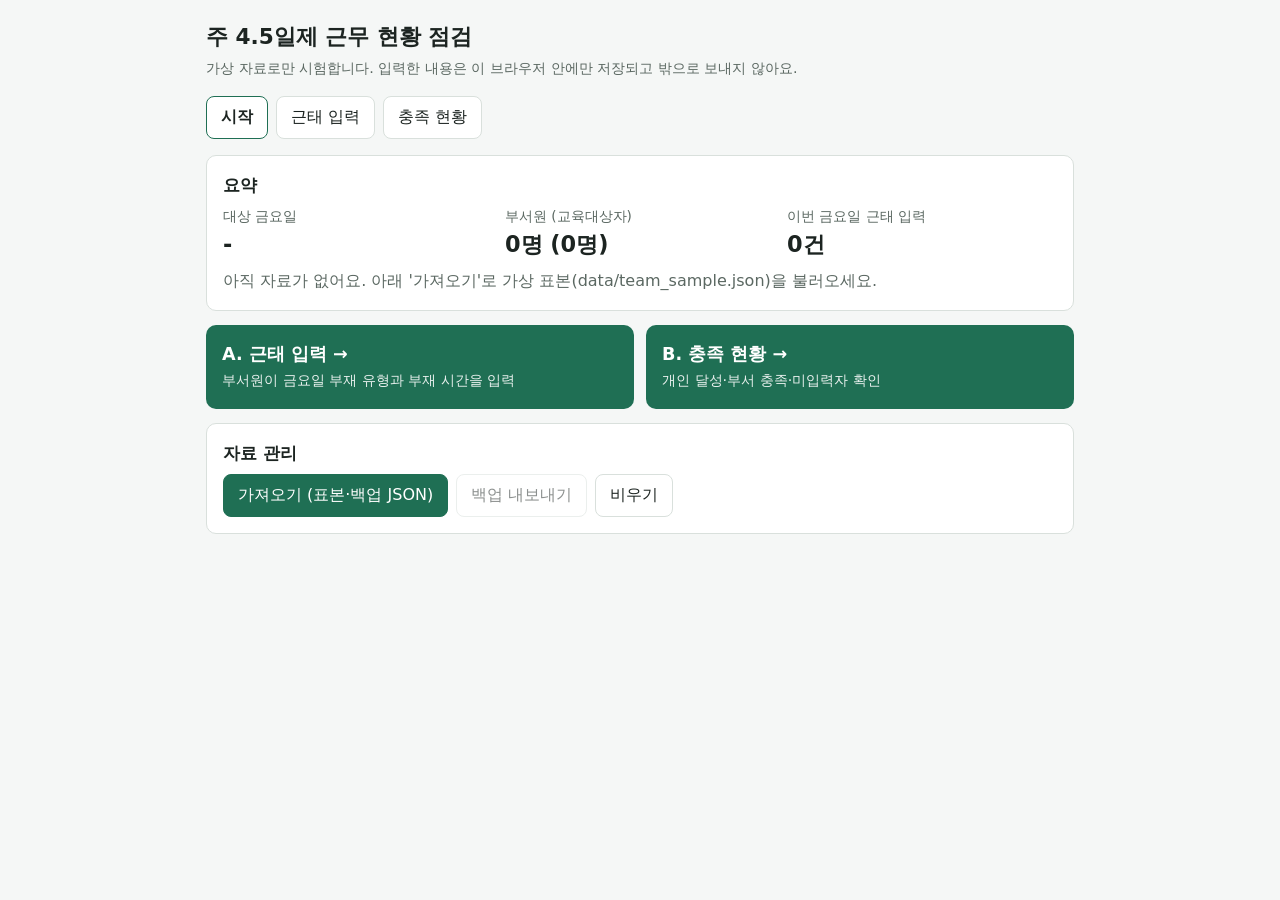
==== tools/index.html @ 5b6b7bab "[팀-통합] 시작 페이지 요약·A/B 바로가기·가져오기·백업·비우기 Co-Authored-By: Claude Opus 5.5 <noreply@anthropic.com> Claude" ====
<!doctype html>
<html lang="ko">
<head>
<meta charset="utf-8">
<meta name="viewport" content="width=device-width, initial-scale=1">
<title>주 4.5일제 근무 현황 점검</title>
<link rel="stylesheet" href="assets/style.css">
<style>
  .summary { display: grid; grid-template-columns: repeat(3, 1fr); gap: 12px; }
  @media (max-width: 640px) { .summary { grid-template-columns: 1fr; } }
  .summary .label { color: var(--muted); font-size: .85rem; }
  .summary .value { font-size: 1.4rem; font-weight: 700; font-variant-numeric: tabular-nums; }
  .go { display: grid; grid-template-columns: 1fr 1fr; gap: 12px; margin-bottom: 14px; }
  @media (max-width: 640px) { .go { grid-template-columns: 1fr; } }
  .go a {
    display: block; padding: 16px; border-radius: 10px; text-decoration: none;
    background: var(--accent); color: var(--accent-text);
  }
  .go a strong { display: block; font-size: 1.1rem; }
  .go a span { font-size: .9rem; opacity: .9; }
  .empty { color: var(--muted); margin: 8px 0 0; }
</style>
</head>
<body>
<div class="wrap">
  <h1>주 4.5일제 근무 현황 점검</h1>
  <p class="sub">가상 자료로만 시험합니다. 입력한 내용은 이 브라우저 안에만 저장되고 밖으로 보내지 않아요.</p>

  <nav class="menu" aria-label="메뉴">
    <a href="index.html" aria-current="page">시작</a>
    <a href="pages/IN.html">근태 입력</a>
    <a href="pages/board.html">충족 현황</a>
  </nav>

  <div class="card">
    <h2>요약</h2>
    <div class="summary">
      <div><div class="label">대상 금요일</div><div class="value" id="sumFriday">-</div></div>
      <div><div class="label">부서원 (교육대상자)</div><div class="value" id="sumMembers">0명</div></div>
      <div><div class="label">이번 금요일 근태 입력</div><div class="value" id="sumAttendance">0건</div></div>
    </div>
    <p class="empty" id="sumEmpty">아직 자료가 없어요. 아래 '가져오기'로 가상 표본(data/team_sample.json)을 불러오세요.</p>
  </div>

  <div class="go">
    <a href="pages/IN.html"><strong>A. 근태 입력 →</strong><span>부서원이 금요일 부재 유형과 부재 시간을 입력</span></a>
    <a href="pages/board.html"><strong>B. 충족 현황 →</strong><span>개인 달성·부서 충족·미입력자 확인</span></a>
  </div>

  <div class="card">
    <h2>자료 관리</h2>
    <div class="row">
      <button type="button" class="primary" id="importBtn">가져오기 (표본·백업 JSON)</button>
      <input type="file" id="importFile" accept=".json,application/json" hidden>
      <button type="button" id="exportBtn">백업 내보내기</button>
      <button type="button" id="clearBtn">비우기</button>
    </div>
    <div class="msg" id="manageMsg" role="status" aria-live="polite" hidden></div>
  </div>
</div>
<script src="assets/common.js"></script>
<script>
(function () {
  'use strict';
  function $(id) { return document.getElementById(id); }

  function showMsg(text, kind) {
    var el = $('manageMsg');
    el.textContent = text;
    el.className = 'msg ' + kind;
    el.hidden = false;
  }

  function renderSummary() {
    var d = loadData();
    var trainees = d.members.filter(function (m) { return m && m.trainee === true; }).length;
    var thisFriday = d.attendance.filter(function (a) { return a && a.date === d.targetFriday; }).length;
    $('sumFriday').textContent = d.targetFriday || '-';
    $('sumMembers').textContent = d.members.length + '명 (' + trainees + '명)';
    $('sumAttendance').textContent = thisFriday + '건';
    $('sumEmpty').hidden = d.members.length > 0;
    $('exportBtn').disabled = d.members.length === 0 && d.attendance.length === 0;
  }

  $('importBtn').addEventListener('click', function () { $('importFile').click(); });
  $('importFile').addEventListener('change', function (e) {
    var file = e.target.files && e.target.files[0];
    e.target.value = '';
    if (!file) { return; }
    importJson(file).then(function (r) {
      showMsg(r.message, r.ok ? 'ok' : 'error');
      renderSummary();
    });
  });
  $('exportBtn').addEventListener('click', function () {
    exportJson();
    showMsg('백업 파일(team2g_backup.json)을 내려받았어요.', 'ok');
  });
  $('clearBtn').addEventListener('click', function () {
    if (!window.confirm('저장된 자료를 모두 지울까요? 필요하면 먼저 백업을 내보내세요.')) { return; }
    clearData();
    showMsg('비웠어요. 가져오기로 표본을 다시 불러올 수 있어요.', 'ok');
    renderSummary();
  });

  renderSummary();
})();
</script>
</body>
</html>
---- tools/assets/style.css ----
/* 공통 디자인 — ① 통합·화면만 고친다. 페이지에만 쓰는 스타일은 그 페이지 html의 <style>에 둔다. */
:root {
  --bg: #f5f7f6;
  --card: #ffffff;
  --text: #1c2421;
  --muted: #5b6862;
  --line: #d9e0dc;
  --accent: #1f6f54;
  --accent-text: #ffffff;
  --ok: #1a7f4b;
  --ok-bg: #e2f3ea;
  --bad: #b3261e;
  --bad-bg: #fbe9e7;
  --warn: #8a5a00;
  --warn-bg: #fff3d6;
}
@media (prefers-color-scheme: dark) {
  :root {
    --bg: #131816;
    --card: #1b2220;
    --text: #e6ece9;
    --muted: #9aa8a1;
    --line: #2f3a36;
    --accent: #6fcfa6;
    --accent-text: #0d1512;
    --ok: #6fd49b;
    --ok-bg: #1b3326;
    --bad: #ff9a92;
    --bad-bg: #3a1f1d;
    --warn: #f2c46b;
    --warn-bg: #3a2e14;
  }
}
* { box-sizing: border-box; }
body {
  margin: 0;
  background: var(--bg);
  color: var(--text);
  font: 16px/1.55 system-ui, "Malgun Gothic", "Apple SD Gothic Neo", "Noto Sans KR", sans-serif;
}
.wrap { max-width: 900px; margin: 0 auto; padding: 20px 16px 48px; }
h1 { font-size: 1.35rem; margin: 0 0 4px; }
h2 { font-size: 1.05rem; margin: 0 0 8px; }
.sub { color: var(--muted); font-size: .9rem; margin: 0 0 16px; }
a { color: var(--accent); }
nav.menu { display: flex; flex-wrap: wrap; gap: 8px; margin-bottom: 16px; }
nav.menu a {
  display: inline-block; padding: 8px 14px; border: 1px solid var(--line); border-radius: 8px;
  background: var(--card); color: var(--text); text-decoration: none;
}
nav.menu a[aria-current="page"] { border-color: var(--accent); font-weight: 600; }
.card { background: var(--card); border: 1px solid var(--line); border-radius: 10px; padding: 16px; margin-bottom: 14px; }
.row { display: flex; flex-wrap: wrap; gap: 8px; align-items: center; }
button, .btn {
  font: inherit; border: 1px solid var(--line); background: var(--card); color: var(--text);
  border-radius: 8px; padding: 8px 14px; cursor: pointer;
}
button.primary { background: var(--accent); border-color: var(--accent); color: var(--accent-text); }
button:disabled { opacity: .5; cursor: not-allowed; }
input, select {
  font: inherit; color: var(--text); background: var(--bg); border: 1px solid var(--line);
  border-radius: 8px; padding: 7px 10px;
}
table { width: 100%; border-collapse: collapse; font-variant-numeric: tabular-nums; }
th, td { text-align: left; padding: 6px 8px; border-bottom: 1px solid var(--line); }
.table-wrap { overflow-x: auto; }
.msg { padding: 8px 12px; border-radius: 8px; margin-top: 10px; }
.msg.ok { background: var(--ok-bg); color: var(--ok); }
.msg.error { background: var(--bad-bg); color: var(--bad); }
.msg.warn { background: var(--warn-bg); color: var(--warn); }
.badge { display: inline-block; border-radius: 999px; padding: 1px 10px; font-weight: 600; font-size: .9rem; }
.badge.ok { background: var(--ok-bg); color: var(--ok); }
.badge.bad { background: var(--bad-bg); color: var(--bad); }
.badge.warn { background: var(--warn-bg); color: var(--warn); }
.confirm { color: var(--muted); font-size: .85rem; }
[hidden] { display: none !important; }
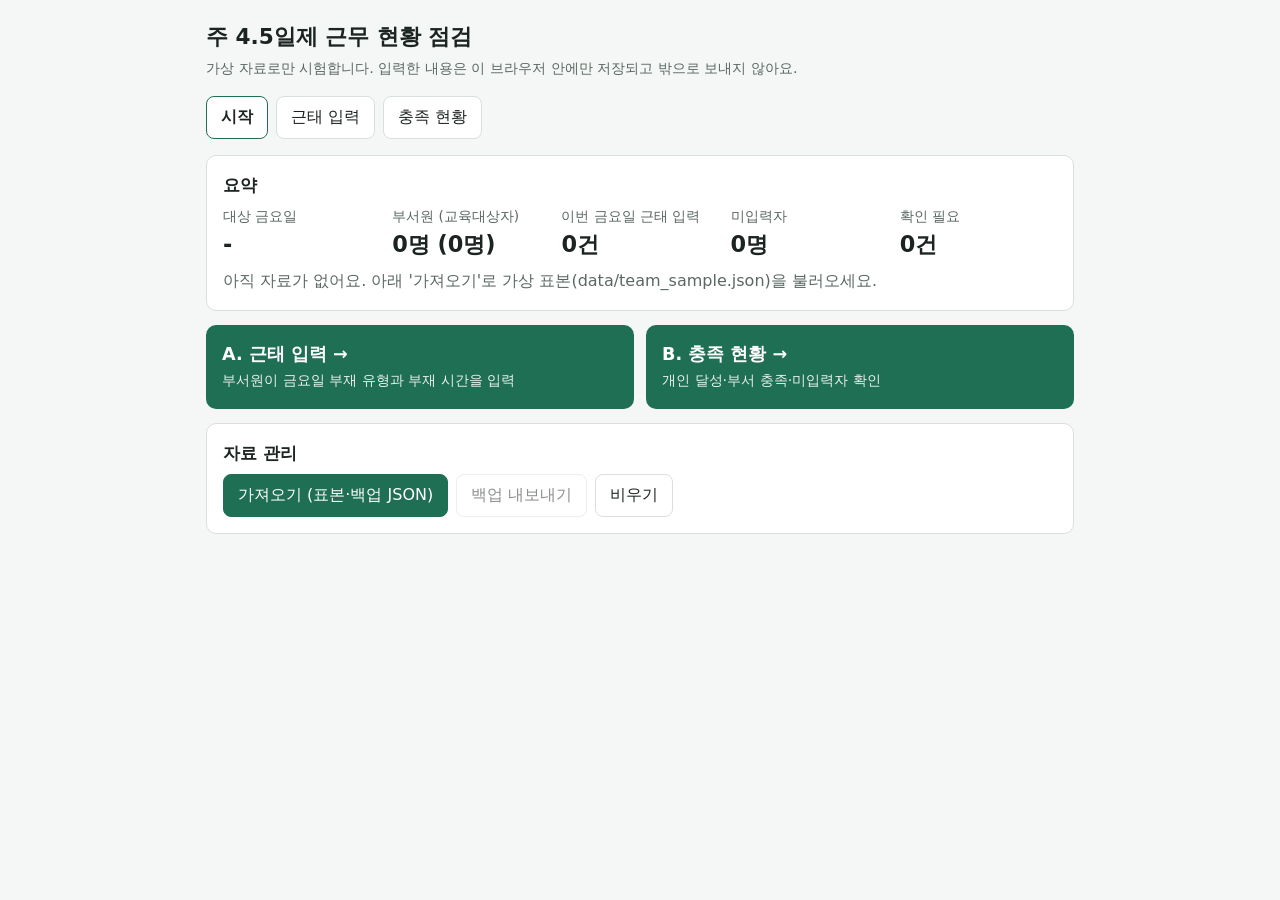
==== commit 8ab374df: "[팀-통합] 통합 Co-Authored-By: Claude Opus 5.5 <noreply@anthropic.com> Claude-Session: https://claude.ai/" ====
--- a/tools/index.html
+++ b/tools/index.html
@@ -6,8 +6,7 @@
 <title>주 4.5일제 근무 현황 점검</title>
 <link rel="stylesheet" href="assets/style.css">
 <style>
-  .summary { display: grid; grid-template-columns: repeat(3, 1fr); gap: 12px; }
-  @media (max-width: 640px) { .summary { grid-template-columns: 1fr; } }
+  .summary { display: grid; grid-template-columns: repeat(auto-fit, minmax(150px, 1fr)); gap: 12px; }
   .summary .label { color: var(--muted); font-size: .85rem; }
   .summary .value { font-size: 1.4rem; font-weight: 700; font-variant-numeric: tabular-nums; }
   .go { display: grid; grid-template-columns: 1fr 1fr; gap: 12px; margin-bottom: 14px; }
@@ -38,6 +37,8 @@
       <div><div class="label">대상 금요일</div><div class="value" id="sumFriday">-</div></div>
       <div><div class="label">부서원 (교육대상자)</div><div class="value" id="sumMembers">0명</div></div>
       <div><div class="label">이번 금요일 근태 입력</div><div class="value" id="sumAttendance">0건</div></div>
+      <div><div class="label">미입력자</div><div class="value" id="sumMissing">0명</div></div>
+      <div><div class="label">확인 필요</div><div class="value" id="sumFlags">0건</div></div>
     </div>
     <p class="empty" id="sumEmpty">아직 자료가 없어요. 아래 '가져오기'로 가상 표본(data/team_sample.json)을 불러오세요.</p>
   </div>
@@ -71,6 +72,32 @@
     el.hidden = false;
   }
 
+  /* 미입력자·확인 필요 수 — 충족 현황 페이지(board.js)와 같은 기준으로 센다 */
+  function countChecks(d) {
+    var types = ['없음', '휴가', '출장'];
+    var seen = Object.create(null), list = [];
+    d.members.forEach(function (m) {
+      if (m && typeof m.id === 'string' && m.id !== '' && !seen[m.id]) { seen[m.id] = true; list.push(m); }
+    });
+    var byId = Object.create(null), flags = 0, missing = 0;
+    d.attendance.forEach(function (a) {
+      if (!a || a.date !== d.targetFriday) { return; }
+      if (!seen[a.id]) { flags += 1; return; }            /* 명단에 없는 사번 */
+      (byId[a.id] = byId[a.id] || []).push(a);
+    });
+    list.forEach(function (m) {
+      if (m.trainee === true) { return; }                 /* 교육대상자는 평가 제외 */
+      var recs = byId[m.id] || [];
+      if (recs.length > 1) { flags += 1; return; }         /* 중복 입력 */
+      if (recs.length === 0) { missing += 1; return; }     /* 미입력 */
+      var r = recs[0];
+      var ok = types.indexOf(r.absentType) >= 0 && typeof r.absentHours === 'number' &&
+        isFinite(r.absentHours) && r.absentHours >= 0 && r.absentHours <= 8;
+      if (!ok) { flags += 1; }                             /* 값 오류 */
+    });
+    return { missing: missing, flags: flags };
+  }
+
   function renderSummary() {
     var d = loadData();
     var trainees = d.members.filter(function (m) { return m && m.trainee === true; }).length;
@@ -78,6 +105,9 @@
     $('sumFriday').textContent = d.targetFriday || '-';
     $('sumMembers').textContent = d.members.length + '명 (' + trainees + '명)';
     $('sumAttendance').textContent = thisFriday + '건';
+    var c = countChecks(d);
+    $('sumMissing').textContent = c.missing + '명';
+    $('sumFlags').textContent = c.flags + '건';
     $('sumEmpty').hidden = d.members.length > 0;
     $('exportBtn').disabled = d.members.length === 0 && d.attendance.length === 0;
   }
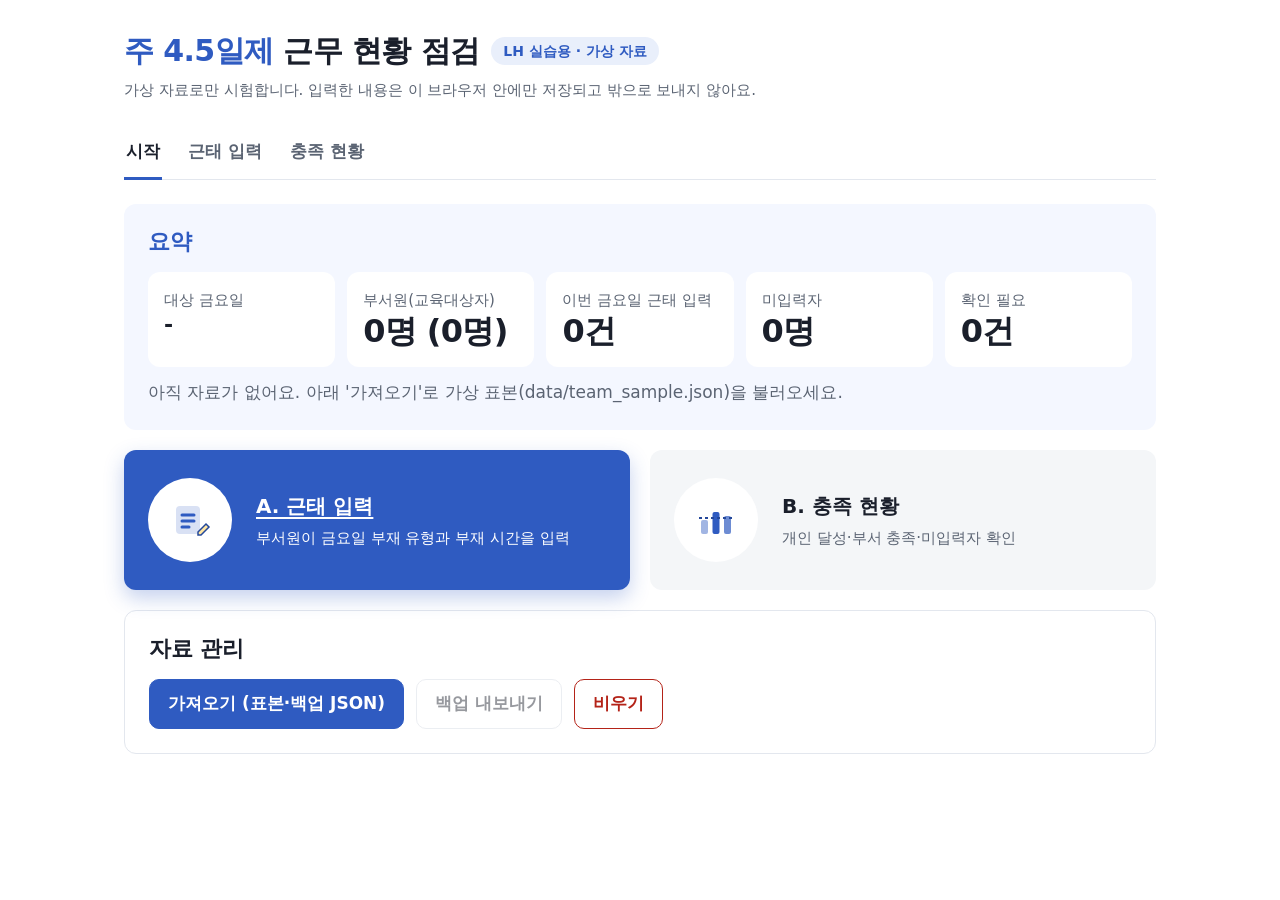
==== commit 1b56c57d: "[팀-통합] 디자인 2라운드 — 시작 페이지(LH식 바로가기 카드) Co-Authored-By: Claude Opus 5.5 <noreply@anthropic.com> Claude" ====
--- a/tools/index.html
+++ b/tools/index.html
@@ -6,23 +6,39 @@
 <title>주 4.5일제 근무 현황 점검</title>
 <link rel="stylesheet" href="assets/style.css">
 <style>
-  .summary { display: grid; grid-template-columns: repeat(auto-fit, minmax(150px, 1fr)); gap: 12px; }
-  .summary .label { color: var(--muted); font-size: .85rem; }
-  .summary .value { font-size: 1.4rem; font-weight: 700; font-variant-numeric: tabular-nums; }
-  .go { display: grid; grid-template-columns: 1fr 1fr; gap: 12px; margin-bottom: 14px; }
+  .summary { display: grid; grid-template-columns: repeat(5, 1fr); gap: 12px; }
+  @media (max-width: 900px) { .summary { grid-template-columns: repeat(3, 1fr); } }
+  @media (max-width: 640px) { .summary { grid-template-columns: repeat(2, 1fr); } }
+  .summary > div { background: var(--card); border-radius: var(--r-card); padding: var(--s3) var(--s3); }
+  .summary .label { color: var(--muted); font-size: var(--fs-small); }
+  .summary .value { font-size: var(--fs-num); font-weight: 800; line-height: 1.2; font-variant-numeric: tabular-nums; letter-spacing: -0.02em; }
+  .summary .value.date { font-size: 22px; }
+  .summary .value { white-space: nowrap; }
+  @media (max-width: 640px) { .summary .value { font-size: 24px; } .summary .value.date { font-size: 18px; } }
+  /* LH 바로가기 카드처럼: 중요한 하나만 진한 파랑 */
+  .go { display: grid; grid-template-columns: 1fr 1fr; gap: 20px; margin-bottom: 20px; }
   @media (max-width: 640px) { .go { grid-template-columns: 1fr; } }
   .go a {
-    display: block; padding: 16px; border-radius: 10px; text-decoration: none;
-    background: var(--accent); color: var(--accent-text);
+    display: flex; align-items: center; gap: var(--s4); padding: 28px var(--s4); border-radius: var(--r-card);
+    text-decoration: none; background: var(--card-gray); color: var(--text); transition: transform .12s ease;
   }
-  .go a strong { display: block; font-size: 1.1rem; }
-  .go a span { font-size: .9rem; opacity: .9; }
-  .empty { color: var(--muted); margin: 8px 0 0; }
+  .go a:hover { transform: translateY(-2px); }
+  .go a.main { background: var(--primary); color: var(--on-primary); box-shadow: 0 8px 20px rgba(47, 91, 193, .28); }
+  .go .ico { flex: none; width: 84px; height: 84px; border-radius: 50%; background: #fff; display: grid; place-items: center; }
+  .go strong { display: block; font-size: var(--fs-card); font-weight: 800; margin-bottom: 4px; }
+  .go a.main strong { text-decoration: underline; text-underline-offset: 4px; }
+  .go span.desc { display: block; color: var(--muted); font-size: var(--fs-small); }
+  .go a.main span.desc { color: #fff; }
+  @media (max-width: 640px) { .go .ico { width: 64px; height: 64px; } .go .ico svg { width: 34px; height: 34px; } }
+  .empty { color: var(--muted); margin: var(--s2) 0 0; }
 </style>
 </head>
 <body>
 <div class="wrap">
-  <h1>주 4.5일제 근무 현황 점검</h1>
+  <div class="title-row">
+    <h1><span class="accent">주 4.5일제</span> 근무 현황 점검</h1>
+    <span class="practice-tag">LH 실습용 · 가상 자료</span>
+  </div>
   <p class="sub">가상 자료로만 시험합니다. 입력한 내용은 이 브라우저 안에만 저장되고 밖으로 보내지 않아요.</p>
 
   <nav class="menu" aria-label="메뉴">
@@ -31,11 +47,11 @@
     <a href="pages/board.html">충족 현황</a>
   </nav>
 
-  <div class="card">
-    <h2>요약</h2>
+  <div class="section">
+    <h2><span class="accent">요약</span></h2>
     <div class="summary">
-      <div><div class="label">대상 금요일</div><div class="value" id="sumFriday">-</div></div>
-      <div><div class="label">부서원 (교육대상자)</div><div class="value" id="sumMembers">0명</div></div>
+      <div><div class="label">대상 금요일</div><div class="value date" id="sumFriday">-</div></div>
+      <div><div class="label">부서원(교육대상자)</div><div class="value" id="sumMembers">0명</div></div>
       <div><div class="label">이번 금요일 근태 입력</div><div class="value" id="sumAttendance">0건</div></div>
       <div><div class="label">미입력자</div><div class="value" id="sumMissing">0명</div></div>
       <div><div class="label">확인 필요</div><div class="value" id="sumFlags">0건</div></div>
@@ -44,8 +60,14 @@
   </div>
 
   <div class="go">
-    <a href="pages/IN.html"><strong>A. 근태 입력 →</strong><span>부서원이 금요일 부재 유형과 부재 시간을 입력</span></a>
-    <a href="pages/board.html"><strong>B. 충족 현황 →</strong><span>개인 달성·부서 충족·미입력자 확인</span></a>
+    <a href="pages/IN.html" class="main">
+      <span class="ico" aria-hidden="true"><svg width="44" height="44" viewBox="0 0 44 44"><rect x="8" y="8" width="24" height="28" rx="4" fill="#fff"/><rect x="8" y="8" width="24" height="28" rx="4" fill="#2F5BC1" opacity=".18"/><path d="M14 17h12M14 23h12M14 29h7" stroke="#2F5BC1" stroke-width="3" stroke-linecap="round"/><path d="M30 34l8-8 3 3-8 8h-3z" fill="#FFE6A3" stroke="#24489A" stroke-width="1.5"/></svg></span>
+      <span><strong>A. 근태 입력</strong><span class="desc">부서원이 금요일 부재 유형과 부재 시간을 입력</span></span>
+    </a>
+    <a href="pages/board.html">
+      <span class="ico" aria-hidden="true"><svg width="44" height="44" viewBox="0 0 44 44"><rect x="7" y="22" width="7" height="14" rx="2" fill="#2F5BC1" opacity=".45"/><rect x="18.5" y="14" width="7" height="22" rx="2" fill="#2F5BC1"/><rect x="30" y="18" width="7" height="18" rx="2" fill="#2F5BC1" opacity=".7"/><path d="M5 20h34" stroke="#24489A" stroke-width="2" stroke-dasharray="3 3"/></svg></span>
+      <span><strong>B. 충족 현황</strong><span class="desc">개인 달성·부서 충족·미입력자 확인</span></span>
+    </a>
   </div>
 
   <div class="card">
@@ -54,7 +76,7 @@
       <button type="button" class="primary" id="importBtn">가져오기 (표본·백업 JSON)</button>
       <input type="file" id="importFile" accept=".json,application/json" hidden>
       <button type="button" id="exportBtn">백업 내보내기</button>
-      <button type="button" id="clearBtn">비우기</button>
+      <button type="button" class="danger" id="clearBtn">비우기</button>
     </div>
     <div class="msg" id="manageMsg" role="status" aria-live="polite" hidden></div>
   </div>
--- a/tools/assets/style.css
+++ b/tools/assets/style.css
@@ -1,76 +1,132 @@
-/* 공통 디자인 — ① 통합·화면만 고친다. 페이지에만 쓰는 스타일은 그 페이지 html의 <style>에 둔다. */
+/* 공통 디자인 — ① 통합·화면만 고친다. 페이지에만 쓰는 스타일은 그 페이지 html의 <style>에 둔다.
+   기준: docs/design.md 5절 (레퍼런스 LH 홈페이지 캡처 — 색·구조만 참고, 로고·이미지·코드는 가져오지 않음) */
 :root {
-  --bg: #f5f7f6;
-  --card: #ffffff;
-  --text: #1c2421;
-  --muted: #5b6862;
-  --line: #d9e0dc;
-  --accent: #1f6f54;
-  --accent-text: #ffffff;
-  --ok: #1a7f4b;
-  --ok-bg: #e2f3ea;
-  --bad: #b3261e;
-  --bad-bg: #fbe9e7;
-  --warn: #8a5a00;
-  --warn-bg: #fff3d6;
-}
-@media (prefers-color-scheme: dark) {
-  :root {
-    --bg: #131816;
-    --card: #1b2220;
-    --text: #e6ece9;
-    --muted: #9aa8a1;
-    --line: #2f3a36;
-    --accent: #6fcfa6;
-    --accent-text: #0d1512;
-    --ok: #6fd49b;
-    --ok-bg: #1b3326;
-    --bad: #ff9a92;
-    --bad-bg: #3a1f1d;
-    --warn: #f2c46b;
-    --warn-bg: #3a2e14;
-  }
+  /* 색 */
+  --primary: #2F5BC1;
+  --primary-dark: #24489A;
+  --primary-soft: #E9EFFB;
+  --bg: #FFFFFF;
+  --section: #F4F7FF;
+  --card-gray: #F4F6F8;
+  --card: #FFFFFF;
+  --line: #E3E7EE;
+  --dash: #D5DAE3;
+  --text: #1A1F2B;
+  --muted: #5B6473;
+  --on-primary: #FFFFFF;
+  /* 상태 꼬리표 4색 */
+  --ok: #17703F;   --ok-bg: #E3F4EA;
+  --bad: #B42318;  --bad-bg: #FDE8E7;
+  --warn: #5F4500; --warn-bg: #FFE6A3;
+  --gray: #4B5563; --gray-bg: #EEF0F3;
+  /* 글자 */
+  --fs-title: 30px; --fs-section: 22px; --fs-card: 20px; --fs-num: 32px; --fs-body: 17px; --fs-small: 15px;
+  /* 간격·모서리 */
+  --s1: 8px; --s2: 12px; --s3: 16px; --s4: 24px; --s5: 32px; --s6: 48px;
+  --r-card: 12px; --r-btn: 10px;
+  color-scheme: light;
 }
 * { box-sizing: border-box; }
+html { -webkit-text-size-adjust: 100%; }
 body {
   margin: 0;
   background: var(--bg);
   color: var(--text);
-  font: 16px/1.55 system-ui, "Malgun Gothic", "Apple SD Gothic Neo", "Noto Sans KR", sans-serif;
+  font: var(--fs-body)/1.6 system-ui, -apple-system, "Malgun Gothic", "Apple SD Gothic Neo", "Noto Sans KR", sans-serif;
 }
-.wrap { max-width: 900px; margin: 0 auto; padding: 20px 16px 48px; }
-h1 { font-size: 1.35rem; margin: 0 0 4px; }
-h2 { font-size: 1.05rem; margin: 0 0 8px; }
-.sub { color: var(--muted); font-size: .9rem; margin: 0 0 16px; }
-a { color: var(--accent); }
-nav.menu { display: flex; flex-wrap: wrap; gap: 8px; margin-bottom: 16px; }
+.wrap { max-width: 1080px; margin: 0 auto; padding: var(--s5) var(--s4) var(--s6); }
+
+/* 제목: 크고 굵게, 앞 낱말만 파랑 */
+.title-row { display: flex; flex-wrap: wrap; align-items: center; gap: var(--s2); margin-bottom: var(--s1); }
+h1 { font-size: var(--fs-title); line-height: 1.25; margin: 0; font-weight: 800; letter-spacing: -0.02em; }
+h1 .accent, h2 .accent { color: var(--primary); }
+h2 { font-size: var(--fs-section); line-height: 1.3; margin: 0 0 var(--s3); font-weight: 700; letter-spacing: -0.01em; }
+.sub { color: var(--muted); font-size: var(--fs-small); margin: 0 0 var(--s4); }
+.practice-tag {
+  display: inline-block; padding: 3px 12px; border-radius: 999px;
+  background: var(--primary-soft); color: var(--primary); font-size: 14px; font-weight: 700;
+}
+a { color: var(--primary); }
+:focus-visible { outline: 3px solid var(--primary); outline-offset: 2px; }
+
+/* 메뉴: LH 공지 탭처럼 고른 것에 파란 밑줄 */
+nav.menu { display: flex; flex-wrap: wrap; gap: var(--s4); margin-bottom: var(--s4); border-bottom: 1px solid var(--line); }
 nav.menu a {
-  display: inline-block; padding: 8px 14px; border: 1px solid var(--line); border-radius: 8px;
-  background: var(--card); color: var(--text); text-decoration: none;
+  display: inline-block; padding: var(--s2) 2px; color: var(--muted); text-decoration: none;
+  font-size: var(--fs-body); font-weight: 600; border-bottom: 3px solid transparent; margin-bottom: -1px;
 }
-nav.menu a[aria-current="page"] { border-color: var(--accent); font-weight: 600; }
-.card { background: var(--card); border: 1px solid var(--line); border-radius: 10px; padding: 16px; margin-bottom: 14px; }
-.row { display: flex; flex-wrap: wrap; gap: 8px; align-items: center; }
+nav.menu a:hover { color: var(--text); }
+nav.menu a[aria-current="page"] { color: var(--text); border-bottom-color: var(--primary); }
+
+/* 카드 */
+.card {
+  background: var(--card); border: 1px solid var(--line); border-radius: var(--r-card);
+  padding: var(--s4); margin-bottom: 20px;
+}
+.card.gray { background: var(--card-gray); border-color: transparent; }
+.section { background: var(--section); border-radius: var(--r-card); padding: var(--s4); margin-bottom: 20px; }
+.row { display: flex; flex-wrap: wrap; gap: var(--s2); align-items: center; }
+
+/* 버튼: 중요한 버튼 하나만 파랑, 비우기는 빨강 */
 button, .btn {
-  font: inherit; border: 1px solid var(--line); background: var(--card); color: var(--text);
-  border-radius: 8px; padding: 8px 14px; cursor: pointer;
+  font: inherit; font-size: var(--fs-body); font-weight: 600;
+  border: 1px solid var(--dash); background: var(--card); color: var(--text);
+  border-radius: var(--r-btn); padding: 10px 18px; cursor: pointer; min-height: 44px;
+  transition: transform .08s ease, background-color .15s ease;
 }
-button.primary { background: var(--accent); border-color: var(--accent); color: var(--accent-text); }
-button:disabled { opacity: .5; cursor: not-allowed; }
+button:hover { background: var(--card-gray); }
+button:active { transform: scale(.98); }
+button.primary { background: var(--primary); border-color: var(--primary); color: var(--on-primary); }
+button.primary:hover { background: var(--primary-dark); border-color: var(--primary-dark); }
+button.danger { color: var(--bad); border-color: var(--bad); background: var(--card); }
+button.danger:hover { background: var(--bad-bg); }
+button:disabled { opacity: .45; cursor: not-allowed; transform: none; }
+
+/* 입력 칸 */
 input, select {
-  font: inherit; color: var(--text); background: var(--bg); border: 1px solid var(--line);
-  border-radius: 8px; padding: 7px 10px;
+  font: inherit; font-size: var(--fs-body); color: var(--text); background: var(--card);
+  border: 1px solid var(--dash); border-radius: var(--r-btn); padding: 9px 12px; min-height: 44px;
 }
+label { font-weight: 600; }
+
+/* 표: LH 공지 목록처럼 줄 사이 점선, 숫자 오른쪽 정렬 */
+.table-wrap { overflow-x: auto; }
 table { width: 100%; border-collapse: collapse; font-variant-numeric: tabular-nums; }
-th, td { text-align: left; padding: 6px 8px; border-bottom: 1px solid var(--line); }
-.table-wrap { overflow-x: auto; }
-.msg { padding: 8px 12px; border-radius: 8px; margin-top: 10px; }
+th, td { text-align: left; padding: var(--s2) var(--s1); border-bottom: 1px dashed var(--dash); white-space: nowrap; }
+th { color: var(--muted); font-size: var(--fs-small); font-weight: 700; border-bottom: 1px solid var(--line); }
+th.num, td.num { text-align: right; }
+
+/* 탭 */
+.tabs { display: flex; gap: var(--s4); border-bottom: 1px solid var(--line); margin-bottom: var(--s3); }
+.tabs button {
+  border: 0; border-radius: 0; background: none; padding: var(--s1) 2px; min-height: 40px;
+  color: var(--muted); border-bottom: 3px solid transparent; margin-bottom: -1px;
+}
+.tabs button:hover { background: none; color: var(--text); }
+.tabs button[aria-selected="true"] { color: var(--text); border-bottom-color: var(--primary); }
+
+/* 안내 문구 */
+.msg { padding: var(--s2) var(--s3); border-radius: var(--r-btn); margin-top: var(--s2); animation: msg-in .25s ease; }
 .msg.ok { background: var(--ok-bg); color: var(--ok); }
 .msg.error { background: var(--bad-bg); color: var(--bad); }
 .msg.warn { background: var(--warn-bg); color: var(--warn); }
-.badge { display: inline-block; border-radius: 999px; padding: 1px 10px; font-weight: 600; font-size: .9rem; }
+@keyframes msg-in { from { opacity: 0; transform: translateY(-4px); } to { opacity: 1; transform: none; } }
+
+/* 상태 꼬리표 4색 — 늘 글자와 함께 */
+.badge { display: inline-block; border-radius: 999px; padding: 2px 12px; font-weight: 700; font-size: 14px; white-space: nowrap; background: var(--gray-bg); color: var(--gray); }
 .badge.ok { background: var(--ok-bg); color: var(--ok); }
 .badge.bad { background: var(--bad-bg); color: var(--bad); }
 .badge.warn { background: var(--warn-bg); color: var(--warn); }
-.confirm { color: var(--muted); font-size: .85rem; }
+.badge.gray { background: var(--gray-bg); color: var(--gray); }
+.confirm { color: var(--muted); font-size: 14px; }
+
+@media (max-width: 640px) {
+  :root { --fs-title: 24px; --fs-section: 20px; --fs-num: 26px; }
+  .wrap { padding: var(--s4) var(--s3) var(--s5); }
+  .card, .section { padding: var(--s3); }
+  nav.menu { gap: var(--s3); }
+}
+@media (prefers-reduced-motion: reduce) {
+  * { animation: none !important; transition: none !important; }
+}
 [hidden] { display: none !important; }
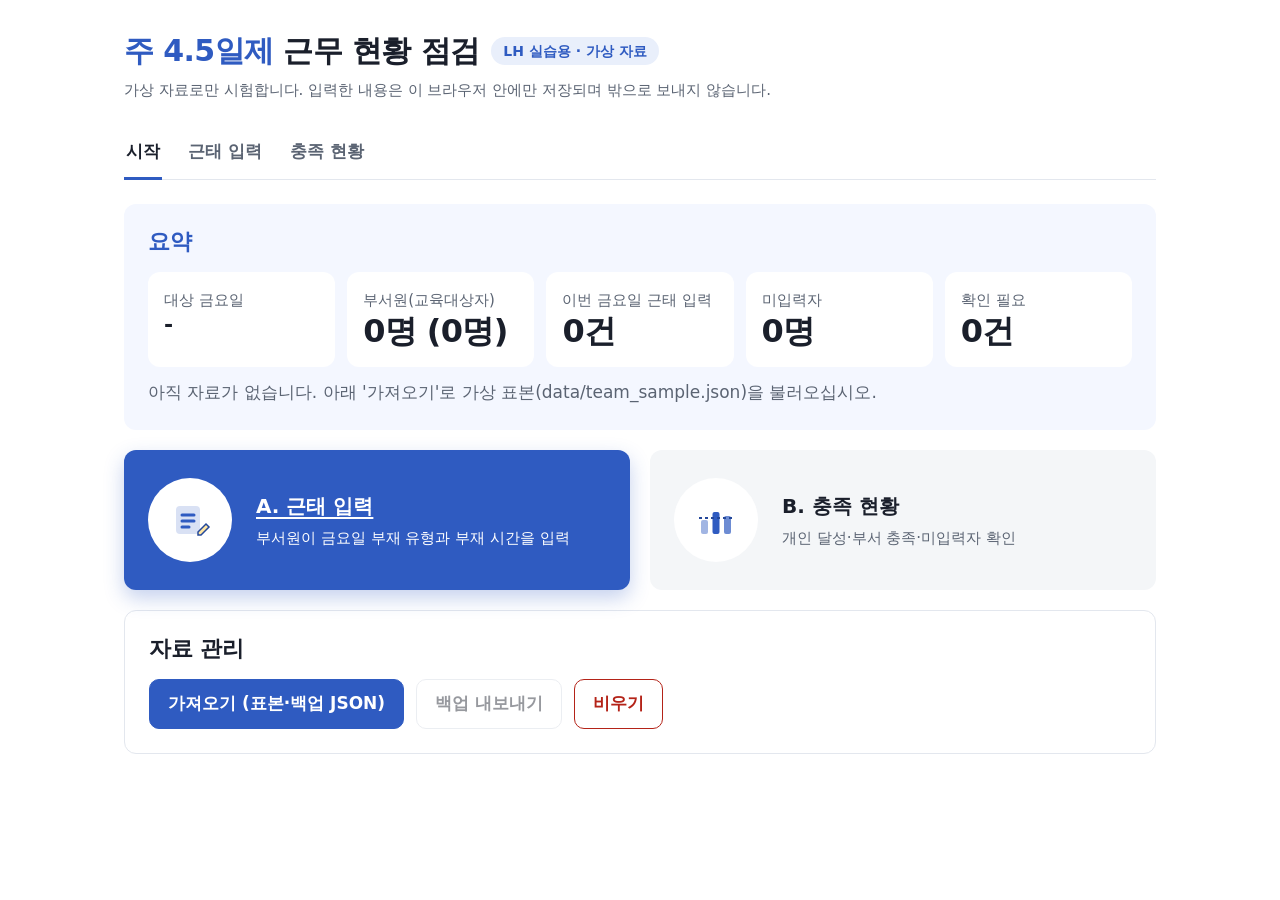
==== commit da950d9f: "[팀-통합] 디자인 5라운드 — 시작 페이지·저장 함수 안내 문어체 Co-Authored-By: Claude Opus 5.5 <noreply@anthropic.com> Claude" ====
--- a/tools/index.html
+++ b/tools/index.html
@@ -39,7 +39,7 @@
     <h1><span class="accent">주 4.5일제</span> 근무 현황 점검</h1>
     <span class="practice-tag">LH 실습용 · 가상 자료</span>
   </div>
-  <p class="sub">가상 자료로만 시험합니다. 입력한 내용은 이 브라우저 안에만 저장되고 밖으로 보내지 않아요.</p>
+  <p class="sub">가상 자료로만 시험합니다. 입력한 내용은 이 브라우저 안에만 저장되며 밖으로 보내지 않습니다.</p>
 
   <nav class="menu" aria-label="메뉴">
     <a href="index.html" aria-current="page">시작</a>
@@ -56,7 +56,7 @@
       <div><div class="label">미입력자</div><div class="value" id="sumMissing">0명</div></div>
       <div><div class="label">확인 필요</div><div class="value" id="sumFlags">0건</div></div>
     </div>
-    <p class="empty" id="sumEmpty">아직 자료가 없어요. 아래 '가져오기'로 가상 표본(data/team_sample.json)을 불러오세요.</p>
+    <p class="empty" id="sumEmpty">아직 자료가 없습니다. 아래 '가져오기'로 가상 표본(data/team_sample.json)을 불러오십시오.</p>
   </div>
 
   <div class="go">
@@ -146,12 +146,12 @@
   });
   $('exportBtn').addEventListener('click', function () {
     exportJson();
-    showMsg('백업 파일(team2g_backup.json)을 내려받았어요.', 'ok');
+    showMsg('백업 파일(team2g_backup.json)을 내려받았습니다.', 'ok');
   });
   $('clearBtn').addEventListener('click', function () {
-    if (!window.confirm('저장된 자료를 모두 지울까요? 필요하면 먼저 백업을 내보내세요.')) { return; }
+    if (!window.confirm('저장된 자료를 모두 지우시겠습니까? 필요하면 먼저 백업을 내보내십시오.')) { return; }
     clearData();
-    showMsg('비웠어요. 가져오기로 표본을 다시 불러올 수 있어요.', 'ok');
+    showMsg('자료를 비웠습니다. 가져오기로 표본을 다시 불러올 수 있습니다.', 'ok');
     renderSummary();
   });
 
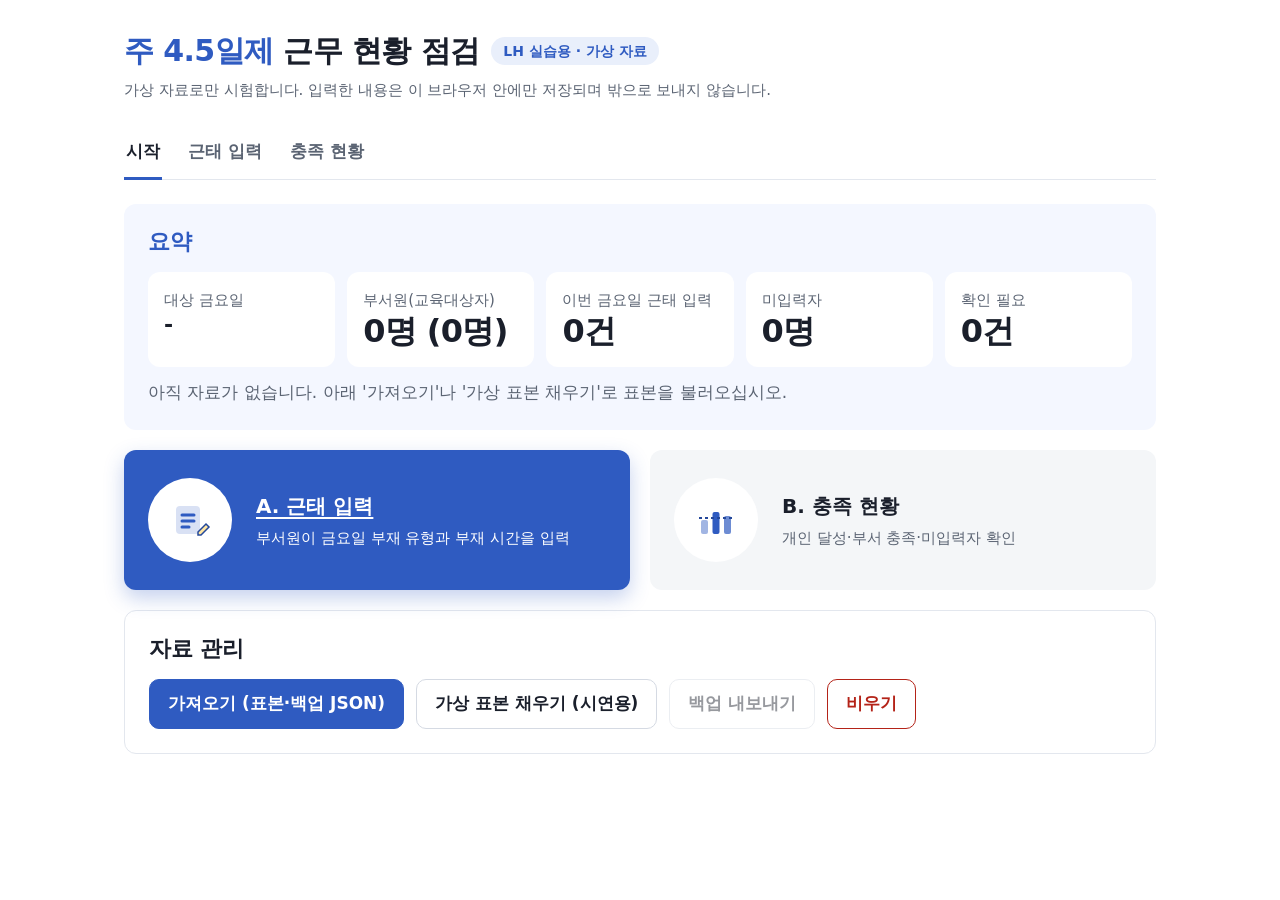
==== commit 40b2e597: "[팀-통합] 보강 기능 — 가상 표본 채우기 버튼(시연용) Co-Authored-By: Claude Opus 5.5 <noreply@anthropic.com> Claude-Sess" ====
--- a/tools/index.html
+++ b/tools/index.html
@@ -56,7 +56,7 @@
       <div><div class="label">미입력자</div><div class="value" id="sumMissing">0명</div></div>
       <div><div class="label">확인 필요</div><div class="value" id="sumFlags">0건</div></div>
     </div>
-    <p class="empty" id="sumEmpty">아직 자료가 없습니다. 아래 '가져오기'로 가상 표본(data/team_sample.json)을 불러오십시오.</p>
+    <p class="empty" id="sumEmpty">아직 자료가 없습니다. 아래 '가져오기'나 '가상 표본 채우기'로 표본을 불러오십시오.</p>
   </div>
 
   <div class="go">
@@ -74,6 +74,7 @@
     <h2>자료 관리</h2>
     <div class="row">
       <button type="button" class="primary" id="importBtn">가져오기 (표본·백업 JSON)</button>
+      <button type="button" id="sampleBtn">가상 표본 채우기 (시연용)</button>
       <input type="file" id="importFile" accept=".json,application/json" hidden>
       <button type="button" id="exportBtn">백업 내보내기</button>
       <button type="button" class="danger" id="clearBtn">비우기</button>
@@ -134,6 +135,22 @@
     $('exportBtn').disabled = d.members.length === 0 && d.attendance.length === 0;
   }
 
+  /* 가상 표본 채우기(시연용) — fetch를 쓸 수 없어 data/team_sample.json과 같은 내용을 여기 한 벌 둔다.
+     표본 파일을 바꾸면 이 값도 함께 바꾼다(자동 시험으로 같은지 대조). */
+  var SAMPLE = {"targetFriday":"2026-11-27","members":[{"id":"M01","dept":"가상1부","trainee":false},{"id":"M02","dept":"가상1부","trainee":false},{"id":"M03","dept":"가상1부","trainee":false},{"id":"M04","dept":"가상1부","trainee":false},{"id":"M05","dept":"가상1부","trainee":false},{"id":"M06","dept":"가상1부","trainee":true},{"id":"M07","dept":"가상2부","trainee":false},{"id":"M08","dept":"가상2부","trainee":false},{"id":"M09","dept":"가상2부","trainee":false},{"id":"M10","dept":"가상2부","trainee":false},{"id":"M11","dept":"가상2부","trainee":true},{"id":"M12","dept":"가상2부","trainee":true},{"id":"M13","dept":"가상3부","trainee":false},{"id":"M14","dept":"가상3부","trainee":false},{"id":"M15","dept":"가상3부","trainee":false},{"id":"M16","dept":"가상3부","trainee":false},{"id":"M17","dept":"가상3부","trainee":false},{"id":"M18","dept":"가상3부","trainee":false}],"attendance":[{"id":"M01","date":"2026-11-27","absentType":"휴가","absentHours":8},{"id":"M02","date":"2026-11-27","absentType":"출장","absentHours":4},{"id":"M03","date":"2026-11-27","absentType":"휴가","absentHours":3.5},{"id":"M04","date":"2026-11-27","absentType":"없음","absentHours":0},{"id":"M06","date":"2026-11-27","absentType":"없음","absentHours":0},{"id":"M07","date":"2026-11-27","absentType":"휴가","absentHours":4},{"id":"M08","date":"2026-11-27","absentType":"출장","absentHours":6},{"id":"M09","date":"2026-11-27","absentType":"없음","absentHours":0},{"id":"M11","date":"2026-11-27","absentType":"휴가","absentHours":8},{"id":"M13","date":"2026-11-27","absentType":"휴가","absentHours":8},{"id":"M14","date":"2026-11-27","absentType":"출장","absentHours":8},{"id":"M15","date":"2026-11-27","absentType":"휴가","absentHours":5},{"id":"M16","date":"2026-11-27","absentType":"없음","absentHours":0},{"id":"M17","date":"2026-11-27","absentType":"휴가","absentHours":4},{"id":"M17","date":"2026-11-27","absentType":"없음","absentHours":0},{"id":"M18","date":"2026-11-27","absentType":"휴가","absentHours":4}]};
+  $('sampleBtn').addEventListener('click', function () {
+    var d = loadData();
+    if ((d.members.length > 0 || d.attendance.length > 0) &&
+        !window.confirm('지금 자료를 지우고 가상 표본으로 바꾸시겠습니까?')) {
+      showMsg('자료는 그대로입니다.', 'warn');
+      return;
+    }
+    var copy = JSON.parse(JSON.stringify(SAMPLE));
+    if (!saveData(copy)) { showMsg('이 브라우저에서는 저장할 수 없습니다.', 'error'); return; }
+    showMsg('가상 표본을 채웠습니다. 부서원 ' + copy.members.length + '명, 근태 ' + copy.attendance.length + '건', 'ok');
+    renderSummary();
+  });
+
   $('importBtn').addEventListener('click', function () { $('importFile').click(); });
   $('importFile').addEventListener('change', function (e) {
     var file = e.target.files && e.target.files[0];
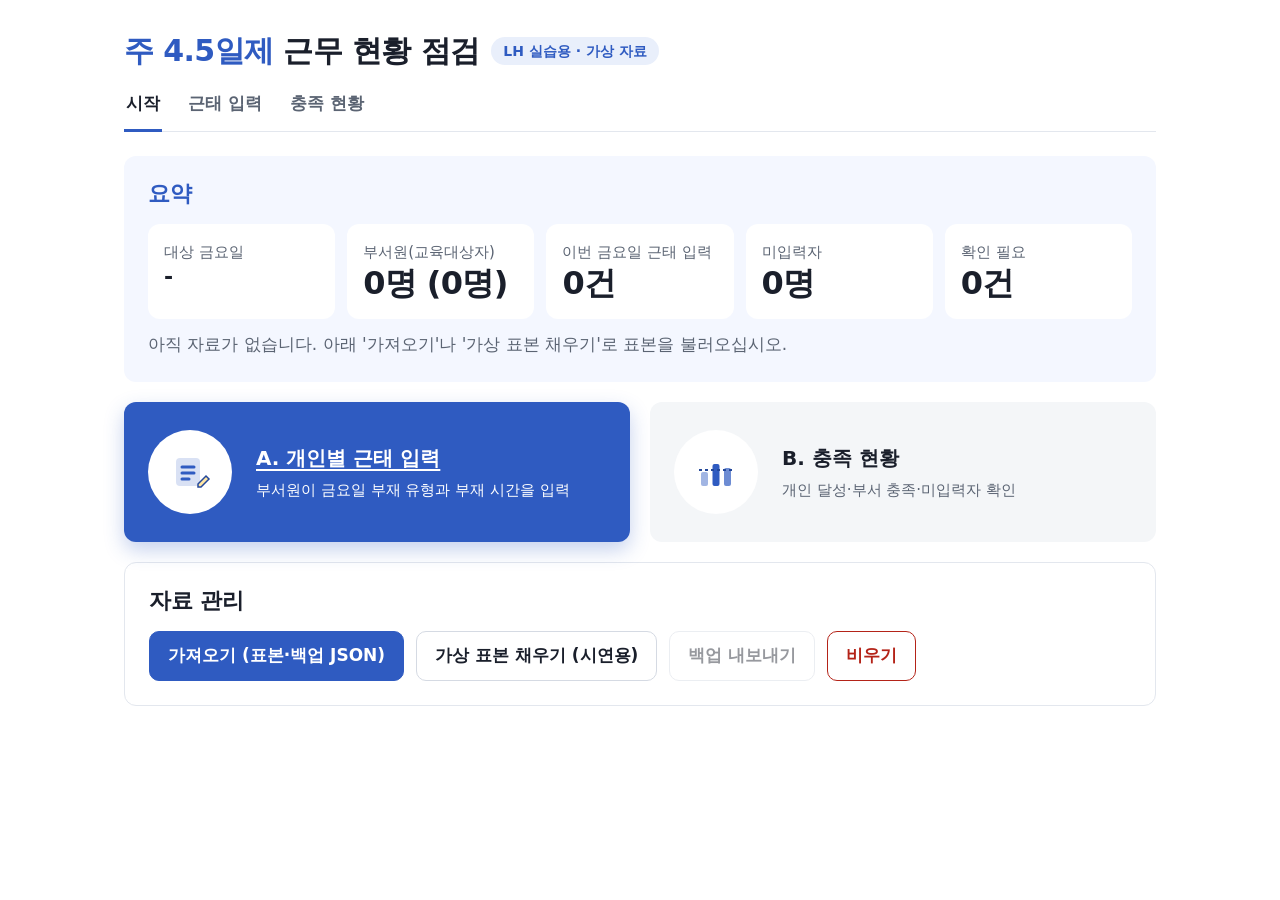
==== commit fd0d448f: "[팀-통합] 시작 페이지 문구 — 제목 아래 안내문 삭제, A 카드 '개인별 근태 입력' Co-Authored-By: Claude Opus 5.5 <noreply@anthropic" ====
--- a/tools/index.html
+++ b/tools/index.html
@@ -39,7 +39,6 @@
     <h1><span class="accent">주 4.5일제</span> 근무 현황 점검</h1>
     <span class="practice-tag">LH 실습용 · 가상 자료</span>
   </div>
-  <p class="sub">가상 자료로만 시험합니다. 입력한 내용은 이 브라우저 안에만 저장되며 밖으로 보내지 않습니다.</p>
 
   <nav class="menu" aria-label="메뉴">
     <a href="index.html" aria-current="page">시작</a>
@@ -62,7 +61,7 @@
   <div class="go">
     <a href="pages/IN.html" class="main">
       <span class="ico" aria-hidden="true"><svg width="44" height="44" viewBox="0 0 44 44"><rect x="8" y="8" width="24" height="28" rx="4" fill="#fff"/><rect x="8" y="8" width="24" height="28" rx="4" fill="#2F5BC1" opacity=".18"/><path d="M14 17h12M14 23h12M14 29h7" stroke="#2F5BC1" stroke-width="3" stroke-linecap="round"/><path d="M30 34l8-8 3 3-8 8h-3z" fill="#FFE6A3" stroke="#24489A" stroke-width="1.5"/></svg></span>
-      <span><strong>A. 근태 입력</strong><span class="desc">부서원이 금요일 부재 유형과 부재 시간을 입력</span></span>
+      <span><strong>A. 개인별 근태 입력</strong><span class="desc">부서원이 금요일 부재 유형과 부재 시간을 입력</span></span>
     </a>
     <a href="pages/board.html">
       <span class="ico" aria-hidden="true"><svg width="44" height="44" viewBox="0 0 44 44"><rect x="7" y="22" width="7" height="14" rx="2" fill="#2F5BC1" opacity=".45"/><rect x="18.5" y="14" width="7" height="22" rx="2" fill="#2F5BC1"/><rect x="30" y="18" width="7" height="18" rx="2" fill="#2F5BC1" opacity=".7"/><path d="M5 20h34" stroke="#24489A" stroke-width="2" stroke-dasharray="3 3"/></svg></span>
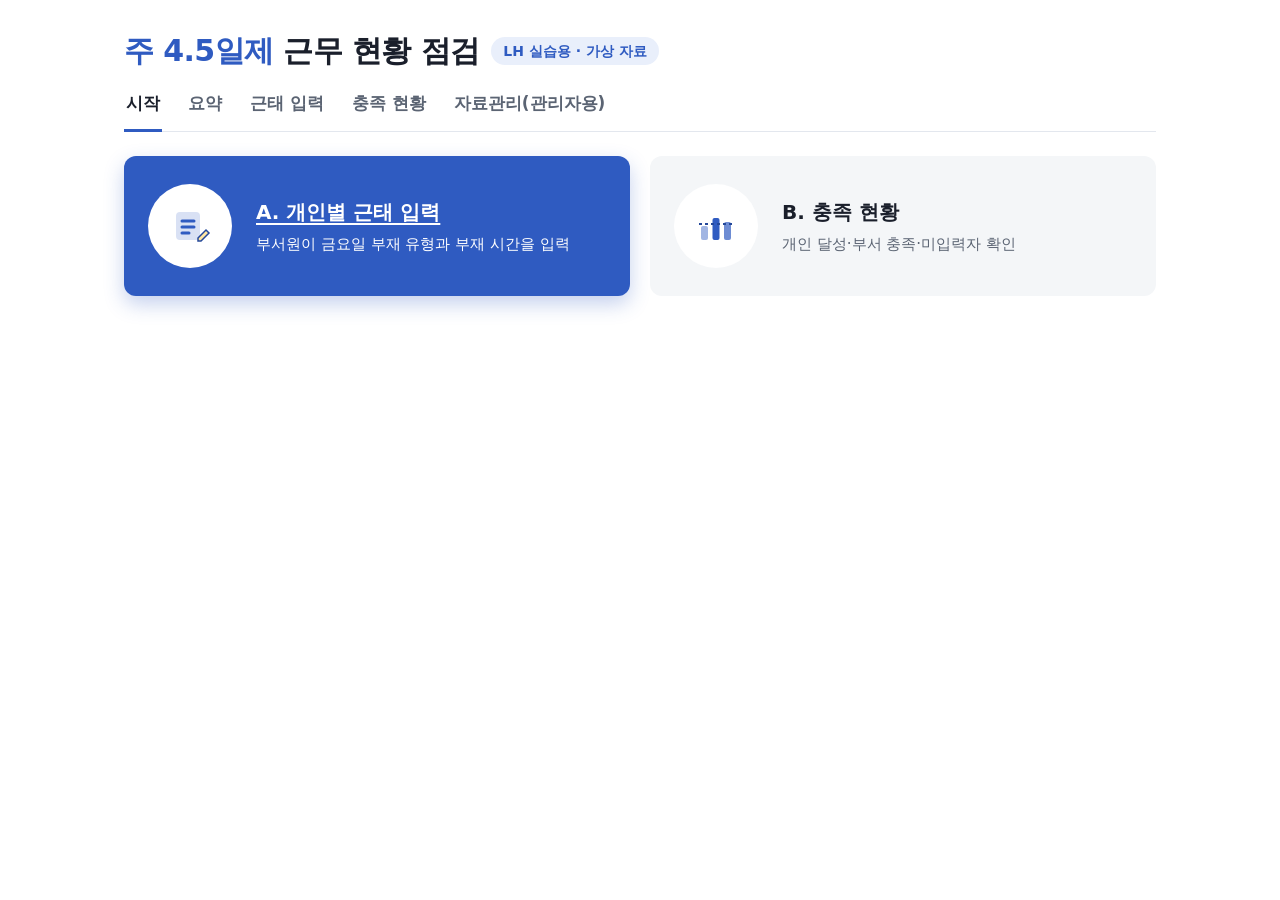
==== commit 6638960b: "[팀-통합] 탭 재구성 — 시작(A·B만)·요약·근태 입력·충족 현황·자료관리(관리자용) - 시작 페이지의 요약을 pages/summary.html, 자료 관리를 pages/adm" ====
--- a/tools/index.html
+++ b/tools/index.html
@@ -6,15 +6,6 @@
 <title>주 4.5일제 근무 현황 점검</title>
 <link rel="stylesheet" href="assets/style.css">
 <style>
-  .summary { display: grid; grid-template-columns: repeat(5, 1fr); gap: 12px; }
-  @media (max-width: 900px) { .summary { grid-template-columns: repeat(3, 1fr); } }
-  @media (max-width: 640px) { .summary { grid-template-columns: repeat(2, 1fr); } }
-  .summary > div { background: var(--card); border-radius: var(--r-card); padding: var(--s3) var(--s3); }
-  .summary .label { color: var(--muted); font-size: var(--fs-small); }
-  .summary .value { font-size: var(--fs-num); font-weight: 800; line-height: 1.2; font-variant-numeric: tabular-nums; letter-spacing: -0.02em; }
-  .summary .value.date { font-size: 22px; }
-  .summary .value { white-space: nowrap; }
-  @media (max-width: 640px) { .summary .value { font-size: 24px; } .summary .value.date { font-size: 18px; } }
   /* LH 바로가기 카드처럼: 중요한 하나만 진한 파랑 */
   .go { display: grid; grid-template-columns: 1fr 1fr; gap: 20px; margin-bottom: 20px; }
   @media (max-width: 640px) { .go { grid-template-columns: 1fr; } }
@@ -30,7 +21,6 @@
   .go span.desc { display: block; color: var(--muted); font-size: var(--fs-small); }
   .go a.main span.desc { color: #fff; }
   @media (max-width: 640px) { .go .ico { width: 64px; height: 64px; } .go .ico svg { width: 34px; height: 34px; } }
-  .empty { color: var(--muted); margin: var(--s2) 0 0; }
 </style>
 </head>
 <body>
@@ -42,21 +32,11 @@
 
   <nav class="menu" aria-label="메뉴">
     <a href="index.html" aria-current="page">시작</a>
+    <a href="pages/summary.html">요약</a>
     <a href="pages/IN.html">근태 입력</a>
     <a href="pages/board.html">충족 현황</a>
+    <a href="pages/admin.html">자료관리(관리자용)</a>
   </nav>
-
-  <div class="section">
-    <h2><span class="accent">요약</span></h2>
-    <div class="summary">
-      <div><div class="label">대상 금요일</div><div class="value date" id="sumFriday">-</div></div>
-      <div><div class="label">부서원(교육대상자)</div><div class="value" id="sumMembers">0명</div></div>
-      <div><div class="label">이번 금요일 근태 입력</div><div class="value" id="sumAttendance">0건</div></div>
-      <div><div class="label">미입력자</div><div class="value" id="sumMissing">0명</div></div>
-      <div><div class="label">확인 필요</div><div class="value" id="sumFlags">0건</div></div>
-    </div>
-    <p class="empty" id="sumEmpty">아직 자료가 없습니다. 아래 '가져오기'나 '가상 표본 채우기'로 표본을 불러오십시오.</p>
-  </div>
 
   <div class="go">
     <a href="pages/IN.html" class="main">
@@ -68,111 +48,7 @@
       <span><strong>B. 충족 현황</strong><span class="desc">개인 달성·부서 충족·미입력자 확인</span></span>
     </a>
   </div>
-
-  <div class="card">
-    <h2>자료 관리</h2>
-    <div class="row">
-      <button type="button" class="primary" id="importBtn">가져오기 (표본·백업 JSON)</button>
-      <button type="button" id="sampleBtn">가상 표본 채우기 (시연용)</button>
-      <input type="file" id="importFile" accept=".json,application/json" hidden>
-      <button type="button" id="exportBtn">백업 내보내기</button>
-      <button type="button" class="danger" id="clearBtn">비우기</button>
-    </div>
-    <div class="msg" id="manageMsg" role="status" aria-live="polite" hidden></div>
-  </div>
 </div>
 <script src="assets/common.js"></script>
-<script>
-(function () {
-  'use strict';
-  function $(id) { return document.getElementById(id); }
-
-  function showMsg(text, kind) {
-    var el = $('manageMsg');
-    el.textContent = text;
-    el.className = 'msg ' + kind;
-    el.hidden = false;
-  }
-
-  /* 미입력자·확인 필요 수 — 충족 현황 페이지(board.js)와 같은 기준으로 센다 */
-  function countChecks(d) {
-    var types = ['없음', '휴가', '출장'];
-    var seen = Object.create(null), list = [];
-    d.members.forEach(function (m) {
-      if (m && typeof m.id === 'string' && m.id !== '' && !seen[m.id]) { seen[m.id] = true; list.push(m); }
-    });
-    var byId = Object.create(null), flags = 0, missing = 0;
-    d.attendance.forEach(function (a) {
-      if (!a || a.date !== d.targetFriday) { return; }
-      if (!seen[a.id]) { flags += 1; return; }            /* 명단에 없는 사번 */
-      (byId[a.id] = byId[a.id] || []).push(a);
-    });
-    list.forEach(function (m) {
-      if (m.trainee === true) { return; }                 /* 교육대상자는 평가 제외 */
-      var recs = byId[m.id] || [];
-      if (recs.length > 1) { flags += 1; return; }         /* 중복 입력 */
-      if (recs.length === 0) { missing += 1; return; }     /* 미입력 */
-      var r = recs[0];
-      var ok = types.indexOf(r.absentType) >= 0 && typeof r.absentHours === 'number' &&
-        isFinite(r.absentHours) && r.absentHours >= 0 && r.absentHours <= 8;
-      if (!ok) { flags += 1; }                             /* 값 오류 */
-    });
-    return { missing: missing, flags: flags };
-  }
-
-  function renderSummary() {
-    var d = loadData();
-    var trainees = d.members.filter(function (m) { return m && m.trainee === true; }).length;
-    var thisFriday = d.attendance.filter(function (a) { return a && a.date === d.targetFriday; }).length;
-    $('sumFriday').textContent = d.targetFriday || '-';
-    $('sumMembers').textContent = d.members.length + '명 (' + trainees + '명)';
-    $('sumAttendance').textContent = thisFriday + '건';
-    var c = countChecks(d);
-    $('sumMissing').textContent = c.missing + '명';
-    $('sumFlags').textContent = c.flags + '건';
-    $('sumEmpty').hidden = d.members.length > 0;
-    $('exportBtn').disabled = d.members.length === 0 && d.attendance.length === 0;
-  }
-
-  /* 가상 표본 채우기(시연용) — fetch를 쓸 수 없어 data/team_sample.json과 같은 내용을 여기 한 벌 둔다.
-     표본 파일을 바꾸면 이 값도 함께 바꾼다(자동 시험으로 같은지 대조). */
-  var SAMPLE = {"targetFriday":"2026-11-27","members":[{"id":"M01","dept":"가상1부","trainee":false},{"id":"M02","dept":"가상1부","trainee":false},{"id":"M03","dept":"가상1부","trainee":false},{"id":"M04","dept":"가상1부","trainee":false},{"id":"M05","dept":"가상1부","trainee":false},{"id":"M06","dept":"가상1부","trainee":true},{"id":"M07","dept":"가상2부","trainee":false},{"id":"M08","dept":"가상2부","trainee":false},{"id":"M09","dept":"가상2부","trainee":false},{"id":"M10","dept":"가상2부","trainee":false},{"id":"M11","dept":"가상2부","trainee":true},{"id":"M12","dept":"가상2부","trainee":true},{"id":"M13","dept":"가상3부","trainee":false},{"id":"M14","dept":"가상3부","trainee":false},{"id":"M15","dept":"가상3부","trainee":false},{"id":"M16","dept":"가상3부","trainee":false},{"id":"M17","dept":"가상3부","trainee":false},{"id":"M18","dept":"가상3부","trainee":false}],"attendance":[{"id":"M01","date":"2026-11-27","absentType":"휴가","absentHours":8},{"id":"M02","date":"2026-11-27","absentType":"출장","absentHours":4},{"id":"M03","date":"2026-11-27","absentType":"휴가","absentHours":3.5},{"id":"M04","date":"2026-11-27","absentType":"없음","absentHours":0},{"id":"M06","date":"2026-11-27","absentType":"없음","absentHours":0},{"id":"M07","date":"2026-11-27","absentType":"휴가","absentHours":4},{"id":"M08","date":"2026-11-27","absentType":"출장","absentHours":6},{"id":"M09","date":"2026-11-27","absentType":"없음","absentHours":0},{"id":"M11","date":"2026-11-27","absentType":"휴가","absentHours":8},{"id":"M13","date":"2026-11-27","absentType":"휴가","absentHours":8},{"id":"M14","date":"2026-11-27","absentType":"출장","absentHours":8},{"id":"M15","date":"2026-11-27","absentType":"휴가","absentHours":5},{"id":"M16","date":"2026-11-27","absentType":"없음","absentHours":0},{"id":"M17","date":"2026-11-27","absentType":"휴가","absentHours":4},{"id":"M17","date":"2026-11-27","absentType":"없음","absentHours":0},{"id":"M18","date":"2026-11-27","absentType":"휴가","absentHours":4}]};
-  $('sampleBtn').addEventListener('click', function () {
-    var d = loadData();
-    if ((d.members.length > 0 || d.attendance.length > 0) &&
-        !window.confirm('지금 자료를 지우고 가상 표본으로 바꾸시겠습니까?')) {
-      showMsg('자료는 그대로입니다.', 'warn');
-      return;
-    }
-    var copy = JSON.parse(JSON.stringify(SAMPLE));
-    if (!saveData(copy)) { showMsg('이 브라우저에서는 저장할 수 없습니다.', 'error'); return; }
-    showMsg('가상 표본을 채웠습니다. 부서원 ' + copy.members.length + '명, 근태 ' + copy.attendance.length + '건', 'ok');
-    renderSummary();
-  });
-
-  $('importBtn').addEventListener('click', function () { $('importFile').click(); });
-  $('importFile').addEventListener('change', function (e) {
-    var file = e.target.files && e.target.files[0];
-    e.target.value = '';
-    if (!file) { return; }
-    importJson(file).then(function (r) {
-      showMsg(r.message, r.ok ? 'ok' : 'error');
-      renderSummary();
-    });
-  });
-  $('exportBtn').addEventListener('click', function () {
-    exportJson();
-    showMsg('백업 파일(team2g_backup.json)을 내려받았습니다.', 'ok');
-  });
-  $('clearBtn').addEventListener('click', function () {
-    if (!window.confirm('저장된 자료를 모두 지우시겠습니까? 필요하면 먼저 백업을 내보내십시오.')) { return; }
-    clearData();
-    showMsg('자료를 비웠습니다. 가져오기로 표본을 다시 불러올 수 있습니다.', 'ok');
-    renderSummary();
-  });
-
-  renderSummary();
-})();
-</script>
 </body>
 </html>
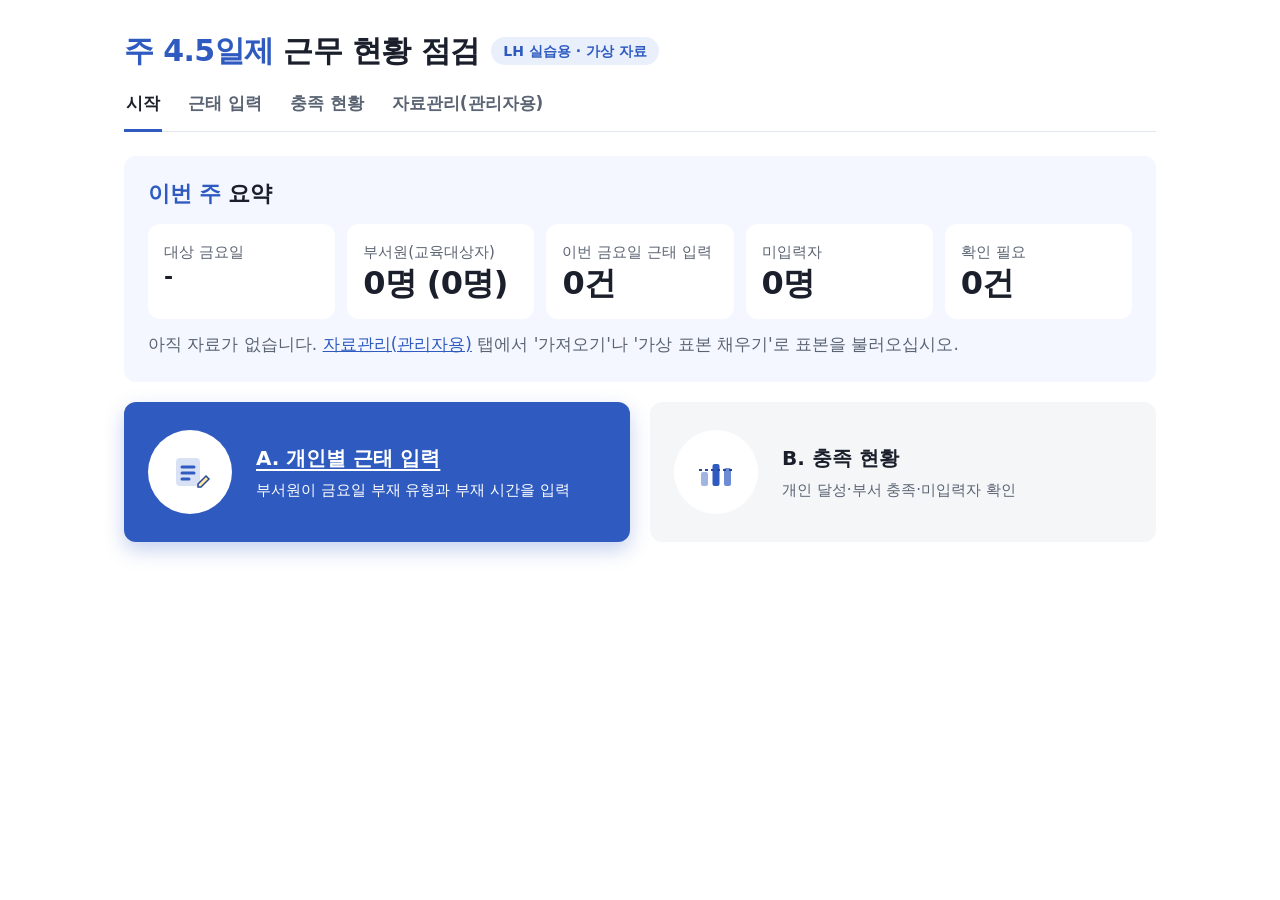
==== commit acd71ee6: "[팀-통합] PC 화면은 시작에 요약을 합치고 요약 탭 감춤 — 휴대폰은 그대로 Co-Authored-By: Claude Opus 5.5 <noreply@anthropic.com>" ====
--- a/tools/index.html
+++ b/tools/index.html
@@ -6,6 +6,17 @@
 <title>주 4.5일제 근무 현황 점검</title>
 <link rel="stylesheet" href="assets/style.css">
 <style>
+  .summary { display: grid; grid-template-columns: repeat(5, 1fr); gap: 12px; }
+  @media (max-width: 900px) { .summary { grid-template-columns: repeat(3, 1fr); } }
+  @media (max-width: 640px) { .summary { grid-template-columns: repeat(2, 1fr); } }
+  .summary > div { background: var(--card); border-radius: var(--r-card); padding: var(--s3) var(--s3); }
+  .summary .label { color: var(--muted); font-size: var(--fs-small); }
+  .summary .value { font-size: var(--fs-num); font-weight: 800; line-height: 1.2; font-variant-numeric: tabular-nums; letter-spacing: -0.02em; }
+  .summary .value.date { font-size: 22px; }
+  .summary .value { white-space: nowrap; }
+  @media (max-width: 640px) { .summary .value { font-size: 24px; } .summary .value.date { font-size: 18px; } }
+  .empty { color: var(--muted); margin: var(--s2) 0 0; }
+  .empty a { color: var(--primary); }
   /* LH 바로가기 카드처럼: 중요한 하나만 진한 파랑 */
   .go { display: grid; grid-template-columns: 1fr 1fr; gap: 20px; margin-bottom: 20px; }
   @media (max-width: 640px) { .go { grid-template-columns: 1fr; } }
@@ -32,11 +43,24 @@
 
   <nav class="menu" aria-label="메뉴">
     <a href="index.html" aria-current="page">시작</a>
-    <a href="pages/summary.html">요약</a>
+    <a class="mobile-only" href="pages/summary.html">요약</a>
     <a href="pages/IN.html">근태 입력</a>
     <a href="pages/board.html">충족 현황</a>
     <a href="pages/admin.html">자료관리(관리자용)</a>
   </nav>
+
+  <!-- PC 화면: 요약을 시작 페이지에 합쳐 보인다 (휴대폰은 요약 탭) -->
+  <div class="section pc-only">
+    <h2><span class="accent">이번 주</span> 요약</h2>
+    <div class="summary">
+      <div><div class="label">대상 금요일</div><div class="value date" id="sumFriday">-</div></div>
+      <div><div class="label">부서원(교육대상자)</div><div class="value" id="sumMembers">0명</div></div>
+      <div><div class="label">이번 금요일 근태 입력</div><div class="value" id="sumAttendance">0건</div></div>
+      <div><div class="label">미입력자</div><div class="value" id="sumMissing">0명</div></div>
+      <div><div class="label">확인 필요</div><div class="value" id="sumFlags">0건</div></div>
+    </div>
+    <p class="empty" id="sumEmpty">아직 자료가 없습니다. <a href="pages/admin.html">자료관리(관리자용)</a> 탭에서 '가져오기'나 '가상 표본 채우기'로 표본을 불러오십시오.</p>
+  </div>
 
   <div class="go">
     <a href="pages/IN.html" class="main">
@@ -50,5 +74,52 @@
   </div>
 </div>
 <script src="assets/common.js"></script>
+<script>
+(function () {
+  'use strict';
+  function $(id) { return document.getElementById(id); }
+
+  /* 미입력자·확인 필요 수 — 충족 현황 페이지(board.js)와 같은 기준으로 센다 */
+  function countChecks(d) {
+    var types = ['없음', '휴가', '출장'];
+    var seen = Object.create(null), list = [];
+    d.members.forEach(function (m) {
+      if (m && typeof m.id === 'string' && m.id !== '' && !seen[m.id]) { seen[m.id] = true; list.push(m); }
+    });
+    var byId = Object.create(null), flags = 0, missing = 0;
+    d.attendance.forEach(function (a) {
+      if (!a || a.date !== d.targetFriday) { return; }
+      if (!seen[a.id]) { flags += 1; return; }            /* 명단에 없는 사번 */
+      (byId[a.id] = byId[a.id] || []).push(a);
+    });
+    list.forEach(function (m) {
+      if (m.trainee === true) { return; }                 /* 교육대상자는 평가 제외 */
+      var recs = byId[m.id] || [];
+      if (recs.length > 1) { flags += 1; return; }         /* 중복 입력 */
+      if (recs.length === 0) { missing += 1; return; }     /* 미입력 */
+      var r = recs[0];
+      var ok = types.indexOf(r.absentType) >= 0 && typeof r.absentHours === 'number' &&
+        isFinite(r.absentHours) && r.absentHours >= 0 && r.absentHours <= 8;
+      if (!ok) { flags += 1; }                             /* 값 오류 */
+    });
+    return { missing: missing, flags: flags };
+  }
+
+  function renderSummary() {
+    var d = loadData();
+    var trainees = d.members.filter(function (m) { return m && m.trainee === true; }).length;
+    var thisFriday = d.attendance.filter(function (a) { return a && a.date === d.targetFriday; }).length;
+    $('sumFriday').textContent = d.targetFriday || '-';
+    $('sumMembers').textContent = d.members.length + '명 (' + trainees + '명)';
+    $('sumAttendance').textContent = thisFriday + '건';
+    var c = countChecks(d);
+    $('sumMissing').textContent = c.missing + '명';
+    $('sumFlags').textContent = c.flags + '건';
+    $('sumEmpty').hidden = d.members.length > 0;
+  }
+
+  renderSummary();
+})();
+</script>
 </body>
 </html>
--- a/tools/assets/style.css
+++ b/tools/assets/style.css
@@ -129,4 +129,7 @@
 @media (prefers-reduced-motion: reduce) {
   * { animation: none !important; transition: none !important; }
 }
+/* PC에서는 시작 페이지에 요약을 합쳐 보이고 요약 탭을 감춘다. 휴대폰(640px 이하)은 요약을 따로 탭으로 둔다. */
+@media (min-width: 641px) { .mobile-only { display: none !important; } }
+@media (max-width: 640px) { .pc-only { display: none !important; } }
 [hidden] { display: none !important; }
